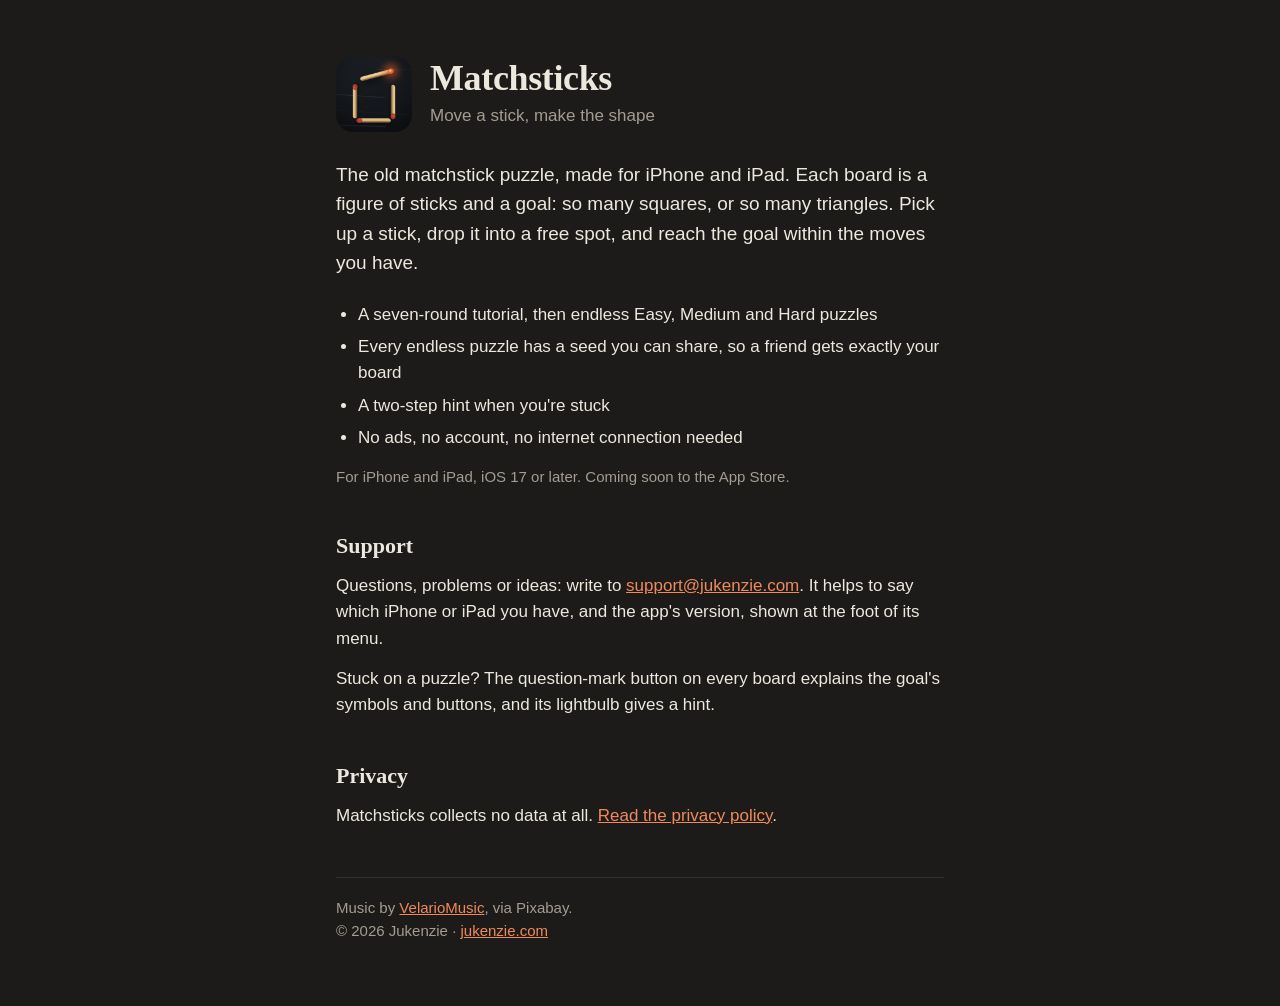
==== matchsticks/index.html @ c1c96a81 "The Jukenzie site: home, Soapcap and Matchsticks pages The home page introduces Jukenzie and links t" ====
<!doctype html>
<html lang="en">
<head>
<meta charset="utf-8">
<meta name="viewport" content="width=device-width, initial-scale=1">
<title>Matchsticks</title>
<meta name="description" content="Matchsticks, a matchstick puzzle game for iPhone and iPad: move a stick, make the shape.">
<link rel="icon" href="icon.png">
<link rel="apple-touch-icon" href="icon.png">
<link rel="stylesheet" href="../style.css">
</head>
<body class="matchsticks">
<main>
  <header>
    <img src="icon.png" alt="">
    <div>
      <h1>Matchsticks</h1>
      <p class="tagline">Move a stick, make the shape</p>
    </div>
  </header>

  <p class="lead">The old matchstick puzzle, made for iPhone and iPad. Each board is a figure of sticks and a goal: so many squares, or so many triangles. Pick up a stick, drop it into a free spot, and reach the goal within the moves you have.</p>

  <ul>
    <li>A seven-round tutorial, then endless Easy, Medium and Hard puzzles</li>
    <li>Every endless puzzle has a seed you can share, so a friend gets exactly your board</li>
    <li>A two-step hint when you're stuck</li>
    <li>No ads, no account, no internet connection needed</li>
  </ul>
  <p class="fine">For iPhone and iPad, iOS 17 or later. Coming soon to the App Store.</p>

  <h2>Support</h2>
  <p>Questions, problems or ideas: write to <a href="mailto:support@jukenzie.com?subject=Matchsticks">support@jukenzie.com</a>. It helps to say which iPhone or iPad you have, and the app's version, shown at the foot of its menu.</p>
  <p>Stuck on a puzzle? The question-mark button on every board explains the goal's symbols and buttons, and its lightbulb gives a hint.</p>

  <h2>Privacy</h2>
  <p>Matchsticks collects no data at all. <a href="privacy/">Read the privacy policy</a>.</p>

  <footer>
    Music by <a href="https://pixabay.com/users/velariomusic-54515099/">VelarioMusic</a>, via Pixabay.<br>
    © 2026 Jukenzie · <a href="../">jukenzie.com</a>
  </footer>
</main>
</body>
</html>
---- style.css ----
/* The home page and the Matchsticks pages. (Soapcap's page keeps its own.) */
:root {
  --bg: #f6f4f0;
  --text: #1f1c19;
  --muted: #5e5750;
  --line: #e2ddd5;
  --card: #ffffff;
  --accent: #23417a;
  --serif: "New York", ui-serif, Georgia, serif;
}
@media (prefers-color-scheme: dark) {
  :root {
    --bg: #15161c;
    --text: #ece9e3;
    --muted: #a7a29a;
    --line: #2b2d36;
    --card: #1d1f27;
    --accent: #8fb0ee;
  }
}
/* Matchsticks: the app's dark room, warm off-white text, the ember accent. */
.matchsticks {
  --bg: #1d1b19;
  --text: #ede8de;
  --muted: #a39c90;
  --line: #34302b;
  --card: #262320;
  --accent: #f08a5d;
  color-scheme: dark;
}

* { box-sizing: border-box; }
body {
  margin: 0;
  background: var(--bg);
  color: var(--text);
  font: 17px/1.55 -apple-system, BlinkMacSystemFont, "Helvetica Neue", sans-serif;
}
main { max-width: 640px; margin: 0 auto; padding: 56px 16px 64px; }
h1, h2 { font-family: var(--serif); font-weight: 600; }
h1 { font-size: 36px; line-height: 1.1; margin: 0; letter-spacing: -0.01em; }
h2 { font-size: 22px; margin: 40px 0 10px; }
p { margin: 0 0 14px; }
a { color: var(--accent); }
a:focus-visible { outline: 3px solid var(--accent); outline-offset: 3px; }
ul { padding-left: 1.3em; margin: 0 0 14px; }
code { font-size: 0.92em; white-space: nowrap; }
li { margin: 6px 0; }

header { display: flex; align-items: center; gap: 18px; }
header img { width: 76px; height: 76px; border-radius: 17px; }
.tagline { margin: 4px 0 0; color: var(--muted); }
.lead { font-size: 19px; margin: 28px 0 24px; }
.fine { color: var(--muted); font-size: 15px; }

/* home */
.portrait {
  display: block;
  width: 240px;
  max-width: 70%;
  height: auto;
  margin: 0 auto 28px;
  border-radius: 20px;
}
.home h1 { text-align: center; }
.home .tagline { text-align: center; }
.projects { list-style: none; padding: 0; margin: 0; }
.projects li {
  margin: 0;
  padding: 14px 0;
  border-top: 1px solid var(--line);
}
.projects a { font-weight: 600; text-decoration: none; }
.projects a:hover { text-decoration: underline; }
.projects .where { color: var(--muted); font-size: 14px; margin-left: 6px; }
.projects p { margin: 2px 0 0; color: var(--muted); font-size: 16px; }

footer { margin-top: 48px; padding-top: 18px; border-top: 1px solid var(--line); color: var(--muted); font-size: 15px; }
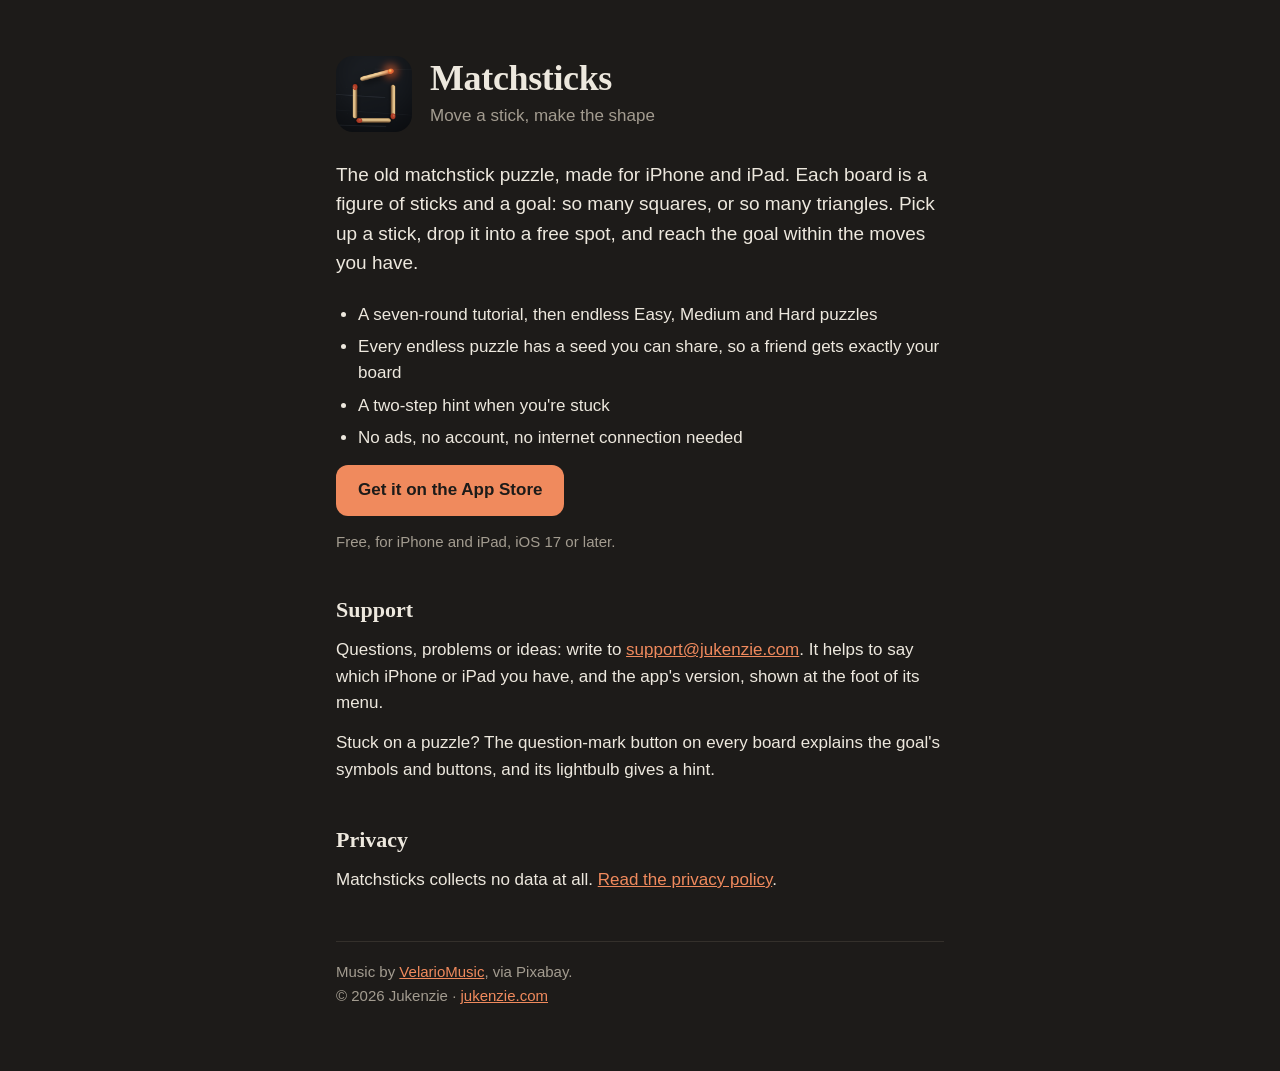
==== commit a70b8c5d: "Matchsticks is on the App Store: link it from its page and the home page Co-Authored-By: Claude Opus" ====
--- a/matchsticks/index.html
+++ b/matchsticks/index.html
@@ -27,7 +27,8 @@
     <li>A two-step hint when you're stuck</li>
     <li>No ads, no account, no internet connection needed</li>
   </ul>
-  <p class="fine">For iPhone and iPad, iOS 17 or later. Coming soon to the App Store.</p>
+  <p><a class="download" href="https://apps.apple.com/app/id6821183005">Get it on the App Store</a></p>
+  <p class="fine">Free, for iPhone and iPad, iOS 17 or later.</p>
 
   <h2>Support</h2>
   <p>Questions, problems or ideas: write to <a href="mailto:support@jukenzie.com?subject=Matchsticks">support@jukenzie.com</a>. It helps to say which iPhone or iPad you have, and the app's version, shown at the foot of its menu.</p>
--- a/style.css
+++ b/style.css
@@ -1,4 +1,4 @@
-/* The home page and the Matchsticks pages. (Soapcap's page keeps its own.) */
+/* The home page and the Matchsticks and Radio Globe pages. (Soapcap's page keeps its own.) */
 :root {
   --bg: #f6f4f0;
   --text: #1f1c19;
@@ -27,6 +27,25 @@
   --card: #262320;
   --accent: #f08a5d;
   color-scheme: dark;
+}
+/* Radio Globe: the app's own day and night palettes, amber for sound. */
+.radio-globe {
+  --bg: #eef2f7;
+  --text: #15202e;
+  --muted: #5a6a7e;
+  --line: #d3dce8;
+  --card: #ffffff;
+  --accent: #b45f03;
+}
+@media (prefers-color-scheme: dark) {
+  .radio-globe {
+    --bg: #070b14;
+    --text: #e8edf5;
+    --muted: #8d9ab0;
+    --line: #1e2a3d;
+    --card: #0e1524;
+    --accent: #ffb547;
+  }
 }
 
 * { box-sizing: border-box; }
@@ -75,4 +94,15 @@
 .projects .where { color: var(--muted); font-size: 14px; margin-left: 6px; }
 .projects p { margin: 2px 0 0; color: var(--muted); font-size: 16px; }
 
+.download {
+  display: inline-block;
+  padding: 12px 22px;
+  background: var(--accent);
+  color: var(--bg);
+  border-radius: 12px;
+  font-weight: 600;
+  text-decoration: none;
+}
+.download:hover { filter: brightness(1.08); }
+
 footer { margin-top: 48px; padding-top: 18px; border-top: 1px solid var(--line); color: var(--muted); font-size: 15px; }
